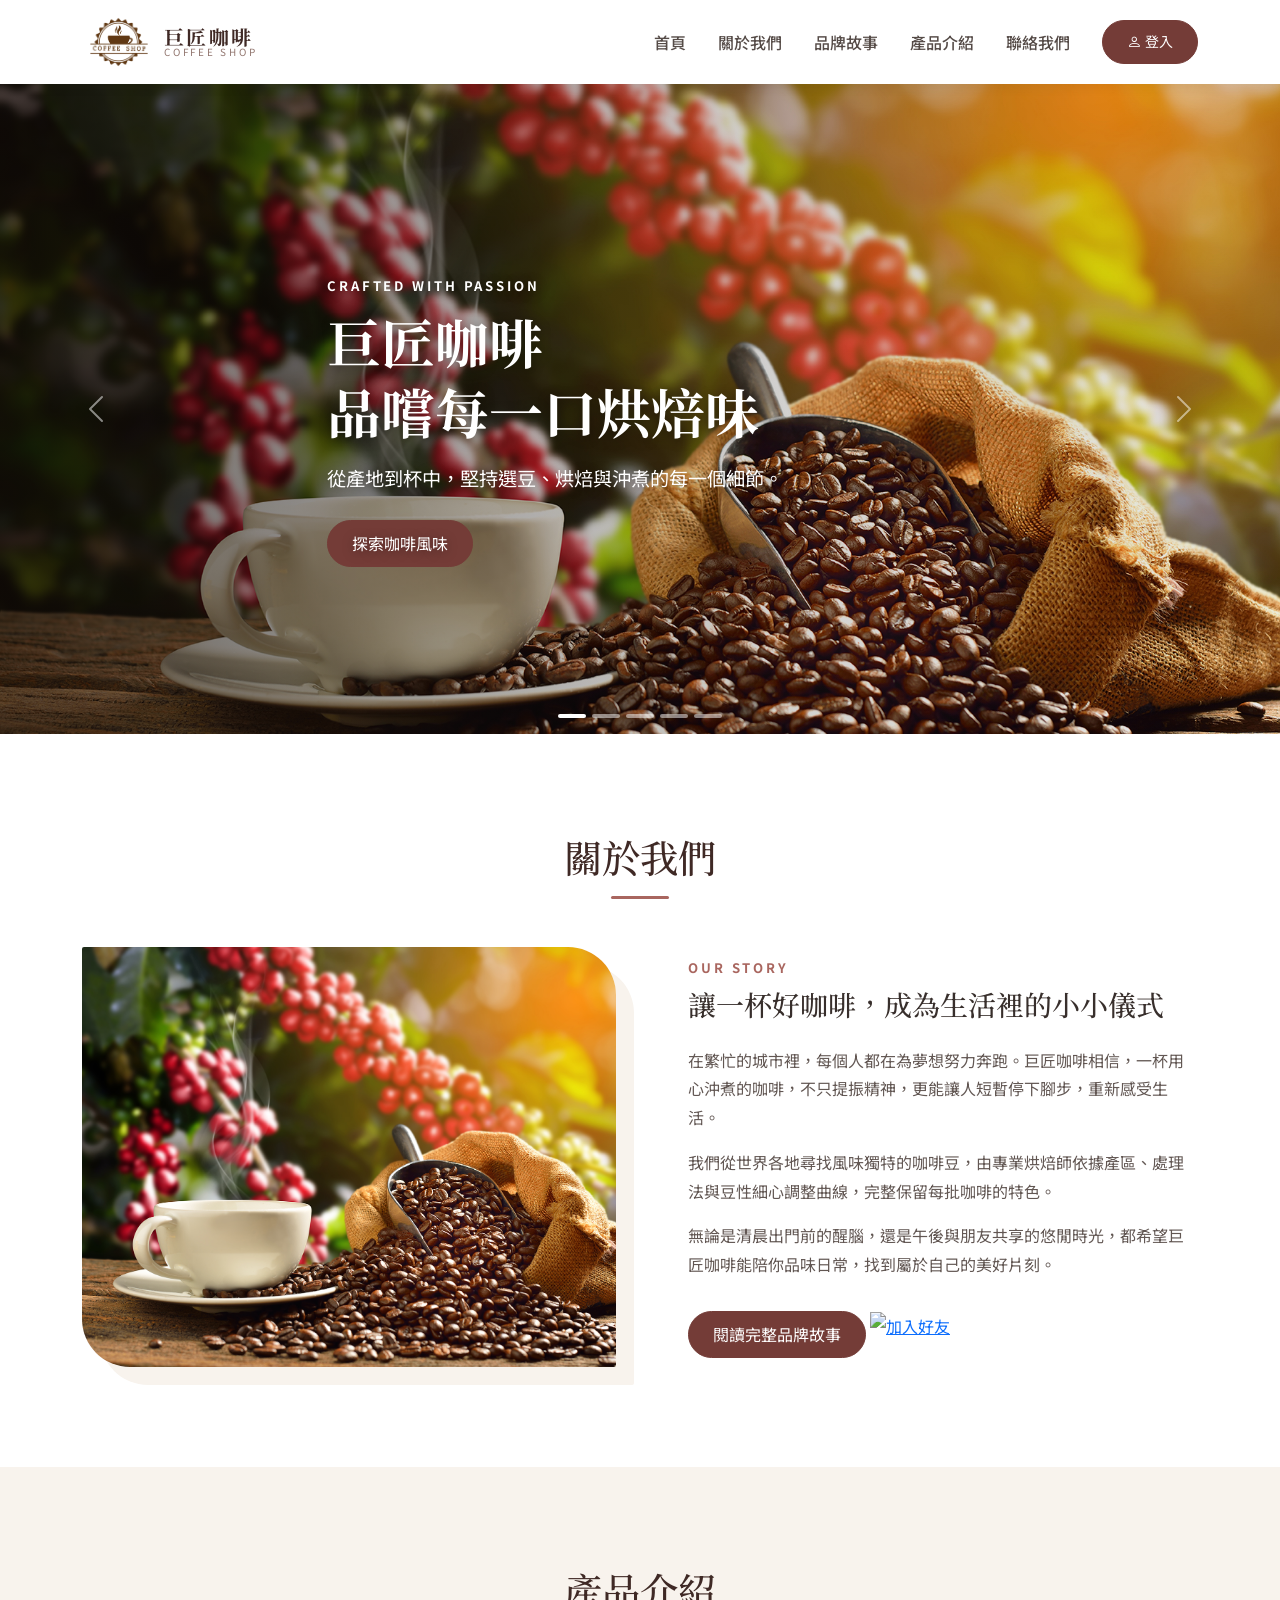
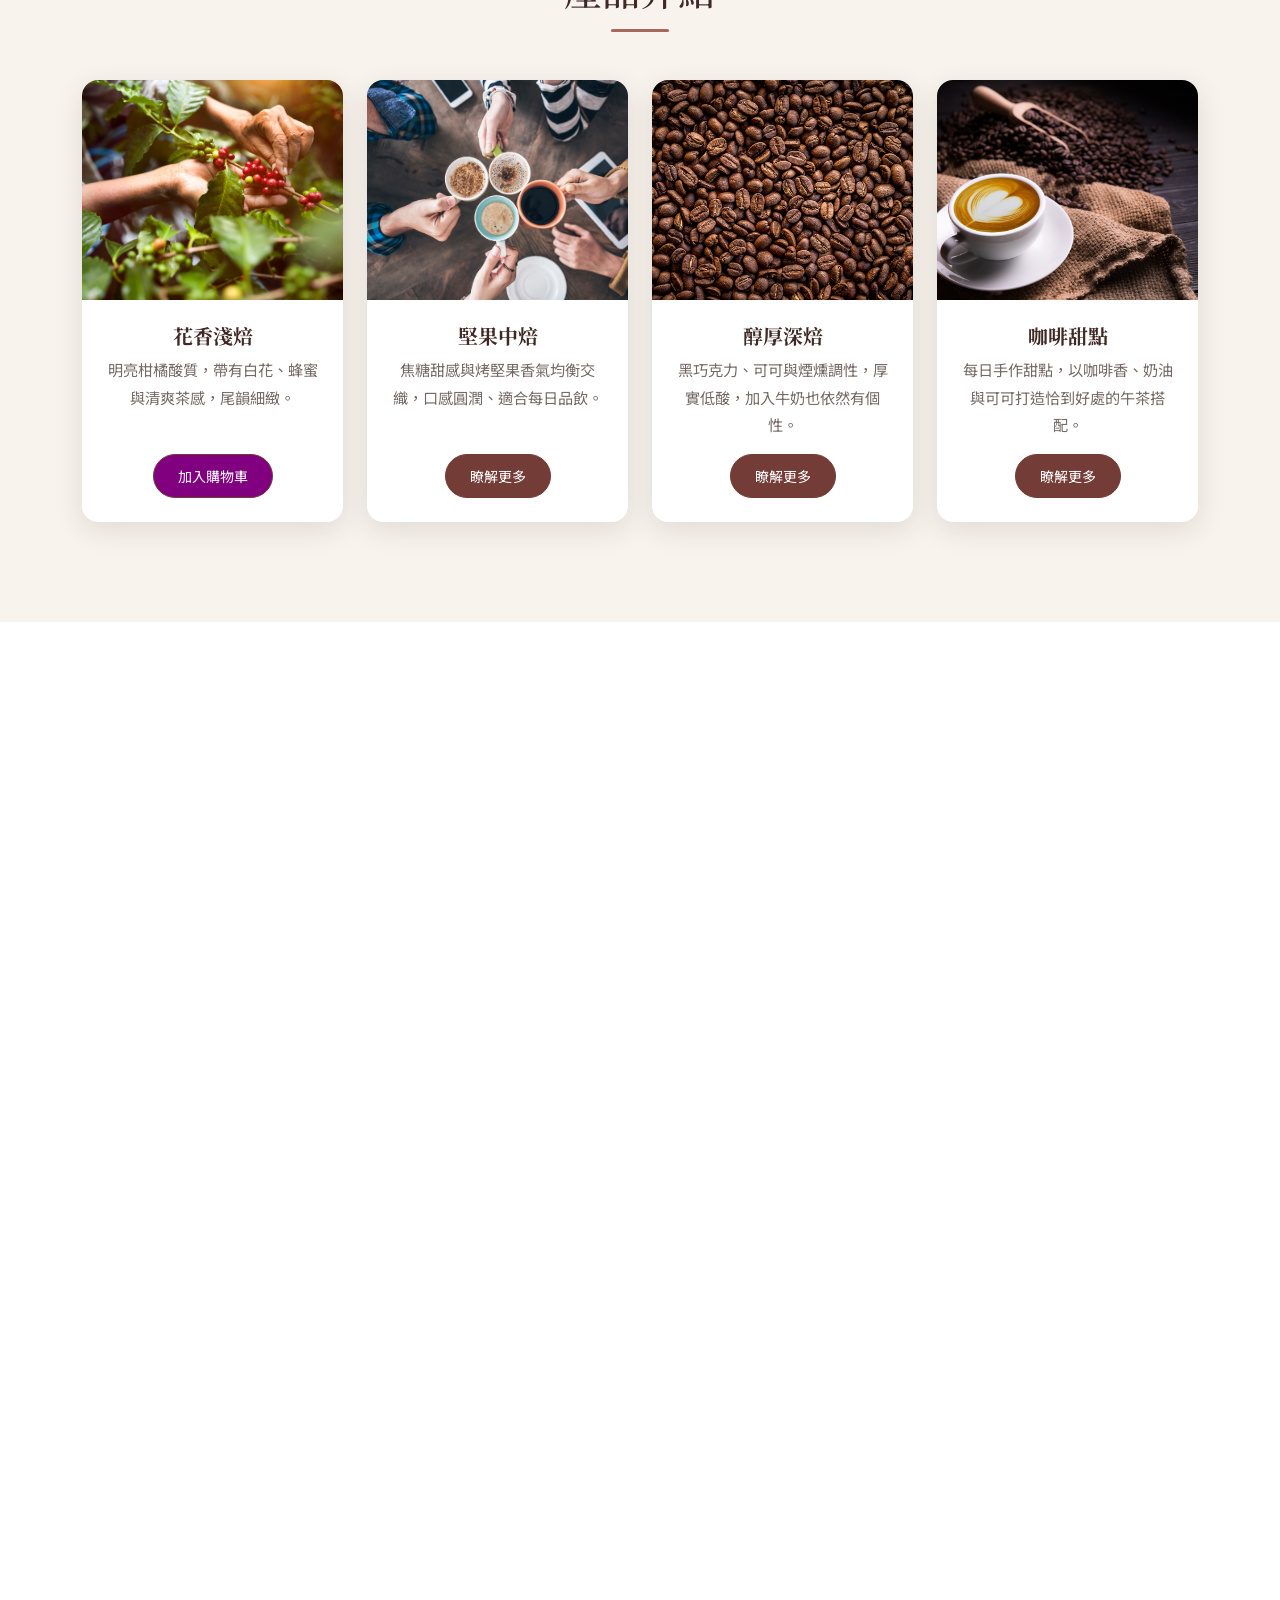
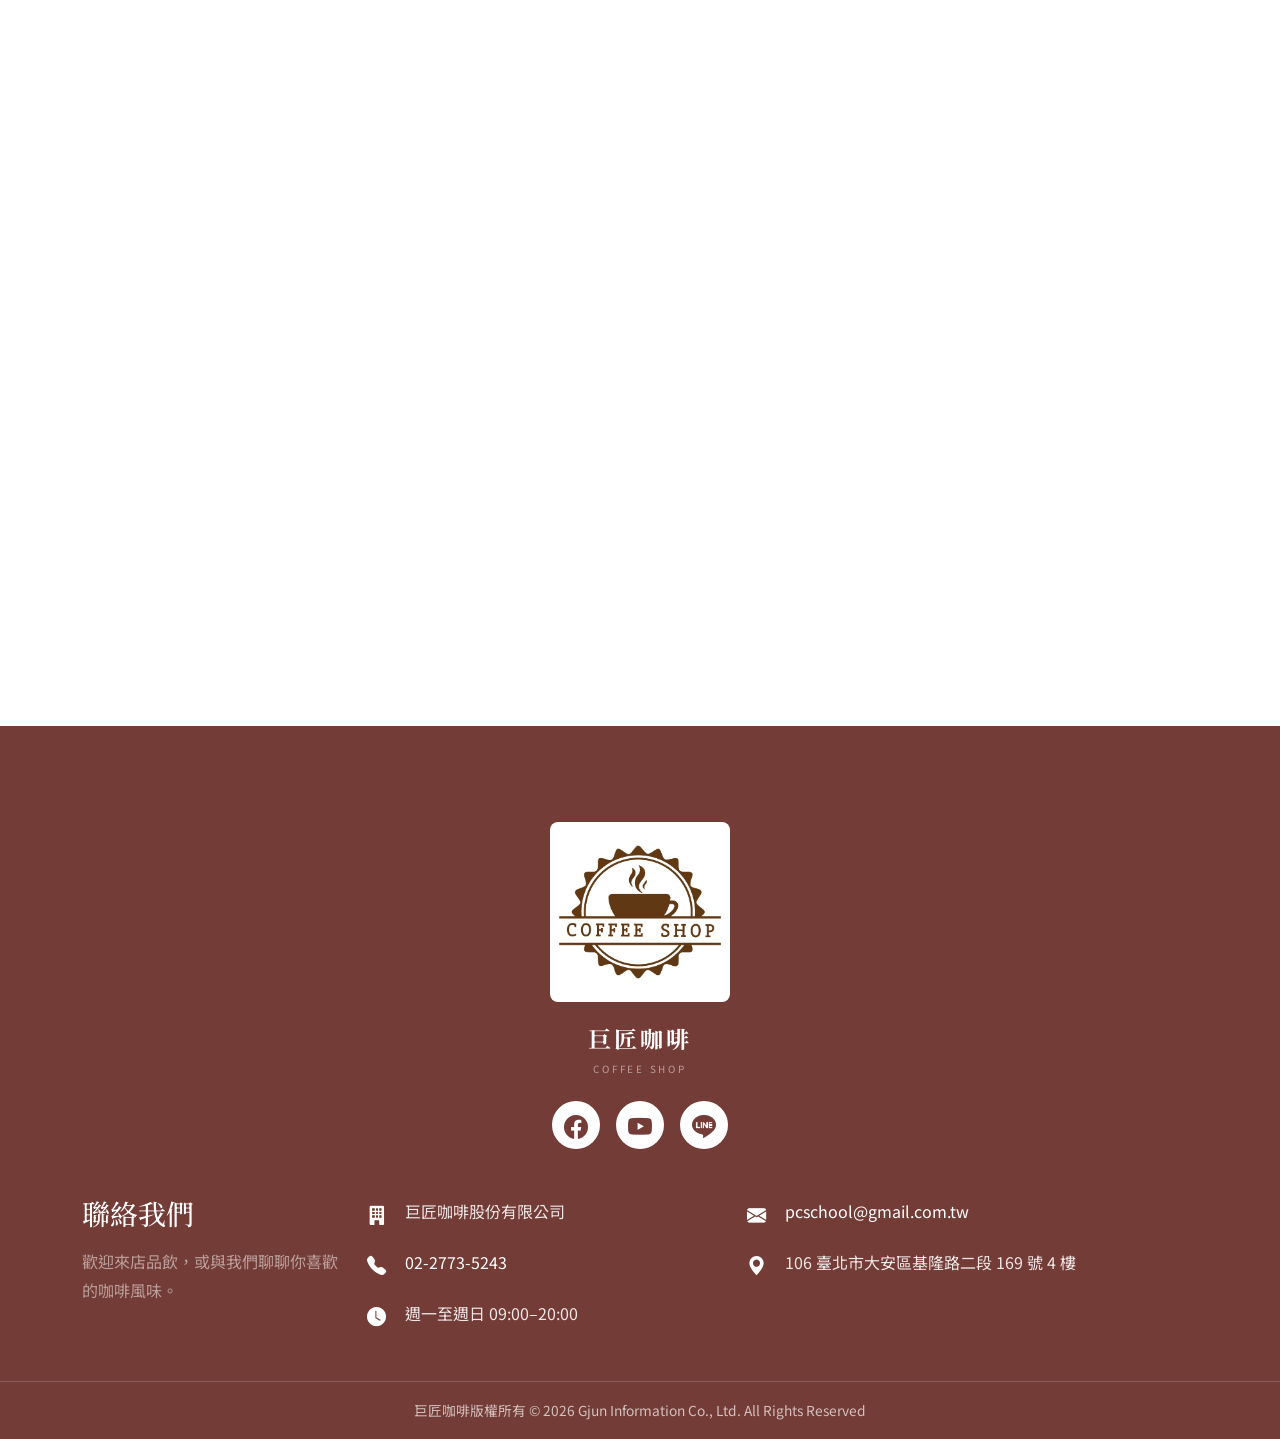
==== index.html @ 98502c57 "新增 LINE、Facebook 與表單嵌入" ====
<!doctype html>
<html lang="zh-Hant">
<head>
  <meta charset="utf-8">
  <meta name="viewport" content="width=device-width, initial-scale=1">
  <meta name="description" content="巨匠咖啡，以專業烘焙工法呈現每一顆咖啡豆最純粹的風味。">
  <title>巨匠咖啡｜品嚐每一口烘焙味</title>

  <link href="css/bootstrap.min.css" rel="stylesheet">
  <link href="https://cdn.jsdelivr.net/npm/bootstrap-icons@1.11.3/font/bootstrap-icons.min.css" rel="stylesheet">
  <link rel="preconnect" href="https://fonts.googleapis.com">
  <link rel="preconnect" href="https://fonts.gstatic.com" crossorigin>
  <link href="https://fonts.googleapis.com/css2?family=Noto+Sans+TC:wght@400;500;600;700&family=Noto+Serif+TC:wght@600;700&display=swap" rel="stylesheet">
  <link href="css/style.css" rel="stylesheet">
  <!-- 以下為Google tag (gtag.js) GA4全域頁面瀏覽追蹤-->
  <script async src="https://www.googletagmanager.com/gtag/js?id=G-7PSSF7LMMW"></script>
  <script>
    window.dataLayer = window.dataLayer || [];
    function gtag(){dataLayer.push(arguments);}
    gtag('js', new Date());

    gtag('config', 'G-7PSSF7LMMW');
  </script>
  <!-- 以下為Google tag (gtag.js) Google Ads全域頁面瀏覽追蹤-->
  <script async src="https://www.googletagmanager.com/gtag/js?id=AW-18338762455"></script>
  <script>
    window.dataLayer = window.dataLayer || [];
    function gtag(){dataLayer.push(arguments);}
    gtag('js', new Date());

    gtag('config', 'AW-18338762455');
  </script>
</head>

<body id="top">
  <nav class="navbar navbar-expand-lg sticky-top" aria-label="主要導覽">
    <div class="container">
      <a class="navbar-brand d-flex align-items-center gap-2" href="#top" aria-label="巨匠咖啡首頁">
        <img class="brand-logo" src="images/logo.png" alt="Coffee Shop 品牌標誌">
        <span>
          <span class="brand-name d-block">巨匠咖啡</span>
          <span class="brand-subtitle d-block">COFFEE SHOP</span>
        </span>
      </a>

      <button class="navbar-toggler border-0 shadow-none" type="button" data-bs-toggle="collapse" data-bs-target="#mainNav" aria-controls="mainNav" aria-expanded="false" aria-label="切換導覽選單">
        <span class="navbar-toggler-icon"></span>
      </button>

      <div class="collapse navbar-collapse" id="mainNav">
        <ul class="navbar-nav ms-auto align-items-lg-center">
          <li class="nav-item"><a class="nav-link" href="#top">首頁</a></li>
          <li class="nav-item"><a class="nav-link" href="#about">關於我們</a></li>
          <li class="nav-item"><a class="nav-link" href="about.html">品牌故事</a></li>
          <li class="nav-item"><a class="nav-link" href="#products">產品介紹</a></li>
          <li class="nav-item"><a class="nav-link" href="#contact">聯絡我們</a></li>
          <li class="nav-item ms-lg-3"><a class="btn btn-coffee btn-sm px-4" href="#contact"><i class="bi bi-person me-1"></i>登入</a></li>
        </ul>
      </div>
    </div>
  </nav>

  <header>
    <div id="coffeeCarousel" class="carousel slide carousel-fade" data-bs-ride="carousel">
      <div class="carousel-indicators">
        <button type="button" data-bs-target="#coffeeCarousel" data-bs-slide-to="0" class="active" aria-current="true" aria-label="第 1 張"></button>
        <button type="button" data-bs-target="#coffeeCarousel" data-bs-slide-to="1" aria-label="第 2 張"></button>
        <button type="button" data-bs-target="#coffeeCarousel" data-bs-slide-to="2" aria-label="第 3 張"></button>
        <button type="button" data-bs-target="#coffeeCarousel" data-bs-slide-to="3" aria-label="第 4 張"></button>
        <button type="button" data-bs-target="#coffeeCarousel" data-bs-slide-to="4" aria-label="第 5 張"></button>
      </div>

      <div class="carousel-inner">
        <div class="carousel-item active" data-bs-interval="5000">
          <div class="hero-slide" style="background-image:url('images/img-5.jpeg')">
            <div class="container hero-copy">
              <div class="eyebrow text-white mb-2">CRAFTED WITH PASSION</div>
              <h1>巨匠咖啡<br>品嚐每一口烘焙味</h1>
              <p class="mt-3 mb-4">從產地到杯中，堅持選豆、烘焙與沖煮的每一個細節。</p>
              <a href="#products" class="btn btn-coffee">探索咖啡風味</a>
            </div>
          </div>
        </div>

        <div class="carousel-item" data-bs-interval="5000">
          <div class="hero-slide" style="background-image:url('images/img-3.jpeg')">
            <div class="container hero-copy">
              <div class="eyebrow text-white mb-2">SELECTED ORIGINS</div>
              <h1>嚴選產地<br>封存咖啡豆的香氣</h1>
              <p class="mt-3 mb-4">走訪優質產區，尋找帶有鮮明個性與乾淨尾韻的精品咖啡。</p>
              <a href="#about" class="btn btn-coffee">認識我們</a>
            </div>
          </div>
        </div>

        <div class="carousel-item" data-bs-interval="5000">
          <div class="hero-slide" style="background-image:url('images/img-1.jpeg')">
            <div class="container hero-copy">
              <div class="eyebrow text-white mb-2">ROASTED DAILY</div>
              <h1>每日新鮮烘焙<br>喚醒迷人層次</h1>
              <p class="mt-3 mb-4">依豆性調整火候與時間，帶出甜感、果香與醇厚口感。</p>
              <a href="#products" class="btn btn-coffee">挑選你的咖啡</a>
            </div>
          </div>
        </div>

        <div class="carousel-item" data-bs-interval="5000">
          <div class="hero-slide" style="background-image:url('images/img-2.jpeg')">
            <div class="container hero-copy">
              <div class="eyebrow text-white mb-2">A MOMENT FOR YOU</div>
              <h1>一杯好咖啡<br>留一段時間給自己</h1>
              <p class="mt-3 mb-4">讓香氣慢慢展開，享受日常中值得被珍藏的小片刻。</p>
              <a href="#contact" class="btn btn-coffee">與我們聯絡</a>
            </div>
          </div>
        </div>

        <div class="carousel-item" data-bs-interval="5000">
          <div class="hero-slide" style="background-image:url('images/img-4.jpeg')">
            <div class="container hero-copy">
              <div class="eyebrow text-white mb-2">MASTER THE FLAVOR</div>
              <h1>專業沖煮<br>成就杯中的平衡</h1>
              <p class="mt-3 mb-4">精準掌握水溫、研磨與萃取，讓每一杯都恰到好處。</p>
              <a href="#products" class="btn btn-coffee">了解更多</a>
            </div>
          </div>
        </div>
      </div>

      <button class="carousel-control-prev" type="button" data-bs-target="#coffeeCarousel" data-bs-slide="prev">
        <span class="carousel-control-prev-icon" aria-hidden="true"></span>
        <span class="visually-hidden">上一張</span>
      </button>
      <button class="carousel-control-next" type="button" data-bs-target="#coffeeCarousel" data-bs-slide="next">
        <span class="carousel-control-next-icon" aria-hidden="true"></span>
        <span class="visually-hidden">下一張</span>
      </button>
    </div>
  </header>

  <main>
    <section id="about" class="section-space">
      <div class="container">
        <h2 class="section-title">關於我們</h2>
        <div class="row align-items-center g-5">
          <div class="col-lg-6">
            <img class="about-image" src="images/img-5.jpeg" alt="咖啡杯、咖啡豆與成熟咖啡果實">
          </div>
          <div class="col-lg-6 about-copy ps-lg-5">
            <div class="eyebrow mb-2">OUR STORY</div>
            <h3 class="mb-4">讓一杯好咖啡，成為生活裡的小小儀式</h3>
            <p>在繁忙的城市裡，每個人都在為夢想努力奔跑。巨匠咖啡相信，一杯用心沖煮的咖啡，不只提振精神，更能讓人短暫停下腳步，重新感受生活。</p>
            <p>我們從世界各地尋找風味獨特的咖啡豆，由專業烘焙師依據產區、處理法與豆性細心調整曲線，完整保留每批咖啡的特色。</p>
            <p>無論是清晨出門前的醒腦，還是午後與朋友共享的悠閒時光，都希望巨匠咖啡能陪你品味日常，找到屬於自己的美好片刻。</p>
            <a href="about.html" class="btn btn-coffee mt-3">閱讀完整品牌故事</a>
            <a href="https://lin.ee/8iQamTZ" target="_blank"><img src="https://scdn.line-apps.com/n/line_add_friends/btn/zh-Hant.png" alt="加入好友" height="36" border="0"></a>
          </div>
        </div>
      </div>
    </section>

    <section id="products" class="section-space">
      <div class="container">
        <h2 class="section-title">產品介紹</h2>
        <div class="row g-4">
          <div class="col-sm-6 col-lg-3">
            <article class="card product-card">
              <img src="images/img-3.jpeg" class="card-img-top" alt="採摘成熟咖啡果實">
              <div class="card-body d-flex flex-column text-center p-4">
                <h3 class="card-title h5">花香淺焙</h3>
                <p class="card-text">明亮柑橘酸質，帶有白花、蜂蜜與清爽茶感，尾韻細緻。</p>
                <a href="goal.html" class="btn btn-coffee btn-sm mt-auto align-self-center btnstyle" id="btnstyle">加入購物車</a>
              </div>
            </article>
          </div>

          <div class="col-sm-6 col-lg-3">
            <article class="card product-card">
              <img src="images/img-2.jpeg" class="card-img-top" alt="朋友共享不同風味的咖啡">
              <div class="card-body d-flex flex-column text-center p-4">
                <h3 class="card-title h5">堅果中焙</h3>
                <p class="card-text">焦糖甜感與烤堅果香氣均衡交織，口感圓潤、適合每日品飲。</p>
                <a href="#contact" class="btn btn-coffee btn-sm mt-auto align-self-center">瞭解更多</a>
              </div>
            </article>
          </div>

          <div class="col-sm-6 col-lg-3">
            <article class="card product-card">
              <img src="images/img-1.jpeg" class="card-img-top" alt="醇厚深焙咖啡豆">
              <div class="card-body d-flex flex-column text-center p-4">
                <h3 class="card-title h5">醇厚深焙</h3>
                <p class="card-text">黑巧克力、可可與煙燻調性，厚實低酸，加入牛奶也依然有個性。</p>
                <a href="#contact" class="btn btn-coffee btn-sm mt-auto align-self-center">瞭解更多</a>
              </div>
            </article>
          </div>

          <div class="col-sm-6 col-lg-3">
            <article class="card product-card">
              <img src="images/img-4.jpeg" class="card-img-top" alt="咖啡豆與拉花咖啡">
              <div class="card-body d-flex flex-column text-center p-4">
                <h3 class="card-title h5">咖啡甜點</h3>
                <p class="card-text">每日手作甜點，以咖啡香、奶油與可可打造恰到好處的午茶搭配。</p>
                <a href="#contact" class="btn btn-coffee btn-sm mt-auto align-self-center">瞭解更多</a>
              </div>
            </article>
          </div>
        </div>
      </div><!-- /.container -->
    </section>

    <!--以下為fb貼文及表單嵌入-->
    <section>
        <div class="container">
            <div class="row">
                <div class="col-lg-6 col-md-12">
                  <iframe src="https://www.facebook.com/plugins/post.php?href=https%3A%2F%2Fwww.facebook.com%2Fdrakelin2019%2Fposts%2Fpfbid02N41sjwRKX5fvJznW43MWa2vV8W5rZ17gmk1BrZoq8f32UVrUEkVqv2dPqKjDZnzQl&show_text=true&width=500" width="100%" height="511" style="border:none;overflow:hidden" scrolling="no" frameborder="0" allowfullscreen="true" allow="autoplay; clipboard-write; encrypted-media; picture-in-picture; web-share"></iframe>
                </div>
                <div class="col-lg-6 col-md-12">
                  <iframe src="https://docs.google.com/forms/d/e/1FAIpQLSfHUPlGSOxu432PpD5H4VWQZVScCr_2ALi5BfZqX25yAe1rRg/viewform?embedded=true" width="100%" height="1696" frameborder="0" marginheight="0" marginwidth="0">載入中…</iframe>
                </div>
            </div>
        </div>

    </section>
  </main>

  <footer id="contact" class="pt-5">
    <div class="container py-5">
      <div class="footer-logo text-center mb-5">
        <img class="footer-logo-image" src="images/logo.png" alt="Coffee Shop 品牌標誌">
        <div class="brand-name mt-3">巨匠咖啡</div>
        <div class="brand-subtitle text-white-50">COFFEE SHOP</div>
        <div class="d-flex justify-content-center gap-3 mt-4">
          <a class="social-link" href="https://www.facebook.com/drakelin2019" target="_blank" rel="noopener noreferrer" aria-label="Facebook（另開新視窗）"><i class="bi bi-facebook"></i></a>
          <a class="social-link" href="https://www.youtube.com/@%E9%98%BF%E4%B8%80%E8%80%81%E5%B8%AB%E5%B0%8F%E6%95%99%E5%AE%A4" target="_blank" rel="noopener noreferrer" aria-label="YouTube（另開新視窗）"><i class="bi bi-youtube"></i></a>
          <a class="social-link" href="https://lin.ee/rV9hcdt" target="_blank" rel="noopener noreferrer" aria-label="LINE（另開新視窗）"><i class="bi bi-line"></i></a>
        </div>
      </div>

      <div class="row justify-content-center align-items-start g-4 footer-info">
        <div class="col-lg-3 text-center text-lg-start">
          <h2 class="h3 text-white mb-3">聯絡我們</h2>
          <p class="mb-0 text-white-50">歡迎來店品飲，或與我們聊聊你喜歡的咖啡風味。</p>
        </div>
        <div class="col-md-5 col-lg-4">
          <div class="d-flex mb-3"><i class="bi bi-building-fill me-2"></i><span>巨匠咖啡股份有限公司</span></div>
          <div class="d-flex mb-3"><i class="bi bi-telephone-fill me-2"></i><a class="text-white text-decoration-none" href="tel:0227735243">02-2773-5243</a></div>
          <div class="d-flex"><i class="bi bi-clock-fill me-2"></i><span>週一至週日 09:00–20:00</span></div>
        </div>
        <div class="col-md-5 col-lg-5">
          <div class="d-flex mb-3"><i class="bi bi-envelope-fill me-2"></i><a class="text-white text-decoration-none" href="mailto:pcschool@gmail.com.tw">pcschool@gmail.com.tw</a></div>
          <div class="d-flex"><i class="bi bi-geo-alt-fill me-2"></i><span>106 臺北市大安區基隆路二段 169 號 4 樓</span></div>
        </div>
      </div>
    </div>

    <div class="copyright text-center py-3 px-3">
      巨匠咖啡版權所有 © <span id="currentYear"></span> Gjun Information Co., Ltd. All Rights Reserved
    </div>
  </footer>

  <a id="backToTop" href="#top" aria-label="回到頁面頂端"><i class="bi bi-arrow-up"></i></a>

  <script src="js/bootstrap.bundle.min.js"></script>
  <script>
    const backToTop = document.getElementById("backToTop");
    const mainNav = document.getElementById("mainNav");

    document.getElementById("currentYear").textContent = new Date().getFullYear();

    window.addEventListener("scroll", () => {
      backToTop.classList.toggle("show", window.scrollY > 420);
    });

    document.querySelectorAll("#mainNav .nav-link, #mainNav .btn").forEach((link) => {
      link.addEventListener("click", () => {
        const collapse = bootstrap.Collapse.getInstance(mainNav);
        if (collapse) collapse.hide();
      });
    });
  </script>
  <script src="js/script.js"></script>
</body>
</html>
---- css/style.css ----
:root {
  --coffee: #743c37;
  --coffee-dark: #3f2925;
  --coffee-light: #a9665f;
  --cream: #f8f3ed;
  --ink: #382f2c;
}

html { scroll-behavior: smooth; }

body {
  color: var(--ink);
  font-family: "Noto Sans TC", sans-serif;
  line-height: 1.8;
  background: #fff;
}

h1, h2, h3, .brand-name {
  font-family: "Noto Serif TC", serif;
}

section { scroll-margin-top: 80px; }

.navbar {
  min-height: 82px;
  background: rgba(255, 255, 255, .96);
  box-shadow: 0 2px 12px rgba(41, 27, 22, .08);
  backdrop-filter: blur(8px);
}

.navbar-brand {
  color: var(--coffee-dark);
  line-height: 1.05;
}

.brand-logo {
  width: 74px;
  height: 58px;
  object-fit: contain;
}

.brand-name {
  font-weight: 700;
  letter-spacing: .12em;
}

.brand-subtitle {
  font-size: .62rem;
  letter-spacing: .28em;
  color: #92766f;
}

.nav-link {
  color: #554b47;
  font-weight: 500;
  padding-inline: 1rem !important;
  position: relative;
}

.nav-link::after {
  content: "";
  position: absolute;
  left: 1rem;
  right: 1rem;
  bottom: 3px;
  height: 2px;
  background: var(--coffee);
  transform: scaleX(0);
  transition: transform .25s ease;
}

.nav-link:hover,
.nav-link:focus { color: var(--coffee); }

.nav-link:hover::after,
.nav-link:focus::after { transform: scaleX(1); }

.nav-link.active {
  color: var(--coffee);
  font-weight: 700;
}

.nav-link.active::after { transform: scaleX(1); }

.hero-slide {
  height: clamp(420px, 55vw, 650px);
  background-position: center;
  background-size: cover;
  position: relative;
}

.hero-slide::before {
  content: "";
  position: absolute;
  inset: 0;
  background: linear-gradient(90deg, rgba(20, 13, 8, .68) 0%, rgba(20, 13, 8, .2) 58%, rgba(20, 13, 8, .08) 100%);
}

.hero-copy {
  position: relative;
  z-index: 1;
  max-width: 650px;
  color: #fff;
  padding-top: clamp(110px, 16vw, 190px);
  text-shadow: 0 2px 12px rgba(0, 0, 0, .35);
}

.hero-copy h1 {
  font-size: clamp(2rem, 4.2vw, 4rem);
  font-weight: 700;
  line-height: 1.3;
}

.hero-copy p {
  max-width: 520px;
  font-size: clamp(1rem, 1.5vw, 1.2rem);
}

.carousel-indicators [data-bs-target] {
  width: 28px;
  height: 4px;
  border: 0;
  border-radius: 10px;
}

.btn-coffee {
  --bs-btn-color: #fff;
  --bs-btn-bg: var(--coffee);
  --bs-btn-border-color: var(--coffee);
  --bs-btn-hover-color: #fff;
  --bs-btn-hover-bg: var(--coffee-dark);
  --bs-btn-hover-border-color: var(--coffee-dark);
  padding: .65rem 1.5rem;
  border-radius: 50rem;
}

.section-space { padding: 100px 0; }

.section-title {
  margin-bottom: 3rem;
  text-align: center;
  font-size: clamp(1.8rem, 3vw, 2.6rem);
  color: var(--coffee-dark);
}

.section-title::after {
  content: "";
  display: block;
  width: 58px;
  height: 3px;
  margin: 16px auto 0;
  background: var(--coffee-light);
  border-radius: 99px;
}

.about-image {
  width: 100%;
  min-height: 420px;
  object-fit: cover;
  border-radius: 2px 48px 2px 48px;
  box-shadow: 18px 18px 0 var(--cream);
}

.about-copy p { color: #625753; }

.eyebrow {
  color: var(--coffee-light);
  font-size: .82rem;
  font-weight: 700;
  letter-spacing: .22em;
}

#products { background: var(--cream); }

.product-card {
  height: 100%;
  overflow: hidden;
  border: 0;
  border-radius: 16px;
  box-shadow: 0 8px 28px rgba(61, 39, 33, .12);
  transition: transform .3s ease, box-shadow .3s ease;
}

.product-card:hover {
  transform: translateY(-8px);
  box-shadow: 0 16px 38px rgba(61, 39, 33, .18);
}

.product-card img {
  height: 220px;
  object-fit: cover;
  transition: transform .45s ease;
}

.product-card:hover img { transform: scale(1.05); }

.product-card .card-title {
  color: var(--coffee-dark);
  font-weight: 700;
}

.product-card .card-text {
  color: #756965;
  font-size: .95rem;
}

/* 以下為品牌故事頁 about.html 專用樣式 */

.section-cream { background: var(--cream); }

.section-lead {
  max-width: 640px;
  margin: -2rem auto 3rem;
  text-align: center;
  color: #756965;
}

.value-card {
  padding: 2.5rem 2rem;
  background: #fff;
  border-radius: 16px;
  box-shadow: 0 8px 28px rgba(61, 39, 33, .1);
  transition: transform .3s ease, box-shadow .3s ease;
}

.value-card:hover {
  transform: translateY(-8px);
  box-shadow: 0 16px 38px rgba(61, 39, 33, .18);
}

.value-icon {
  display: grid;
  place-items: center;
  width: 60px;
  height: 60px;
  margin-bottom: 1.5rem;
  color: #fff;
  font-size: 1.6rem;
  background: var(--coffee);
  border-radius: 50%;
}

.value-card h3 {
  margin-bottom: 1rem;
  color: var(--coffee-dark);
  font-weight: 700;
}

.value-card p {
  color: #756965;
  font-size: .95rem;
}

.journey-step {
  margin-bottom: .75rem;
  color: var(--coffee-light);
  font-family: "Noto Serif TC", serif;
  font-size: 3rem;
  font-weight: 700;
  line-height: 1;
}

.stat-card {
  padding: 2.25rem 1rem;
  background: #fff;
  border-radius: 16px;
  box-shadow: 0 8px 28px rgba(61, 39, 33, .1);
}

.stat-number {
  color: var(--coffee);
  font-family: "Noto Serif TC", serif;
  font-size: clamp(2.2rem, 4vw, 3.2rem);
  font-weight: 700;
  line-height: 1.1;
}

.stat-plus { font-size: .6em; }

.stat-label {
  margin-top: .5rem;
  color: #756965;
  font-size: .95rem;
}

.brand-quote {
  max-width: 820px;
  margin: 0 auto;
  padding: 3rem 2rem;
  text-align: center;
}

.brand-quote .bi-quote {
  display: block;
  margin-bottom: .5rem;
  color: var(--coffee-light);
  font-size: 3.5rem;
  line-height: 1;
}

.brand-quote p {
  color: var(--coffee-dark);
  font-family: "Noto Serif TC", serif;
  font-size: clamp(1.15rem, 2vw, 1.6rem);
  font-weight: 600;
  line-height: 1.9;
}

.brand-quote-author {
  margin-top: 1.5rem;
  color: #756965;
  font-size: .95rem;
}

.cta-band {
  background: linear-gradient(rgba(63, 41, 37, .82), rgba(63, 41, 37, .82)), url("../images/img-1.jpeg") center/cover;
}

.cta-band h2 {
  font-size: clamp(1.6rem, 3vw, 2.4rem);
  font-weight: 700;
}

footer {
  color: rgba(255, 255, 255, .88);
  background: var(--coffee);
}

.footer-logo-image {
  width: 180px;
  max-width: 100%;
  padding: 8px;
  background: #fff;
  border-radius: 8px;
}

.footer-logo .brand-name {
  color: #fff;
  font-size: 1.45rem;
}

.social-link {
  width: 48px;
  height: 48px;
  display: inline-grid;
  place-items: center;
  color: var(--coffee);
  background: #fff;
  border-radius: 50%;
  font-size: 1.5rem;
  transition: transform .25s ease, background .25s ease;
}

.social-link:hover {
  color: var(--coffee-dark);
  background: #f5e7e2;
  transform: translateY(-4px);
}

.footer-info i {
  width: 30px;
  color: #fff;
  font-size: 1.2rem;
}

.copyright {
  color: rgba(255, 255, 255, .68);
  border-top: 1px solid rgba(255, 255, 255, .18);
  font-size: .86rem;
}

#backToTop {
  position: fixed;
  right: 24px;
  bottom: 24px;
  z-index: 1030;
  width: 52px;
  height: 52px;
  display: none;
  place-items: center;
  color: #fff;
  background: var(--coffee);
  border: 3px solid #fff;
  border-radius: 50%;
  box-shadow: 0 6px 18px rgba(0, 0, 0, .2);
  font-size: 1.35rem;
}

#backToTop.show { display: grid; }

@media (max-width: 991.98px) {
  .navbar-collapse {
    margin-top: .75rem;
    padding: .75rem 0 1rem;
    border-top: 1px solid #eee4df;
  }

  .nav-link::after { display: none; }
  .section-space { padding: 76px 0; }
  .about-image { min-height: 340px; }
  .section-lead { margin-top: -1.5rem; }
  .value-card { padding: 2rem 1.75rem; }
  .journey-step { font-size: 2.5rem; }
}

@media (max-width: 575.98px) {
  .navbar { min-height: 70px; }
  .brand-logo { width: 62px; height: 48px; }
  .brand-name { font-size: .95rem; }
  .hero-slide { height: 520px; }
  .hero-slide::before { background: rgba(25, 16, 11, .52); }
  .hero-copy { padding-top: 140px; text-align: center; }
  .hero-copy p { margin-inline: auto; }
  .section-space { padding: 64px 0; }
  .section-title { margin-bottom: 2.25rem; }
  .about-image { min-height: 280px; box-shadow: 10px 10px 0 var(--cream); }
  .brand-quote { padding: 2rem .5rem; }
  .stat-card { padding: 1.75rem .75rem; }
  #backToTop { right: 14px; bottom: 14px; width: 46px; height: 46px; }
}
/*以下為加入購物車按鈕css*/
a.btnstyle {
  color:white;
  background-color:purple;
  cursor: wait;
  text-decoration: none;
}
a.btnstyle:hover {
  background-color:#00438a;
}
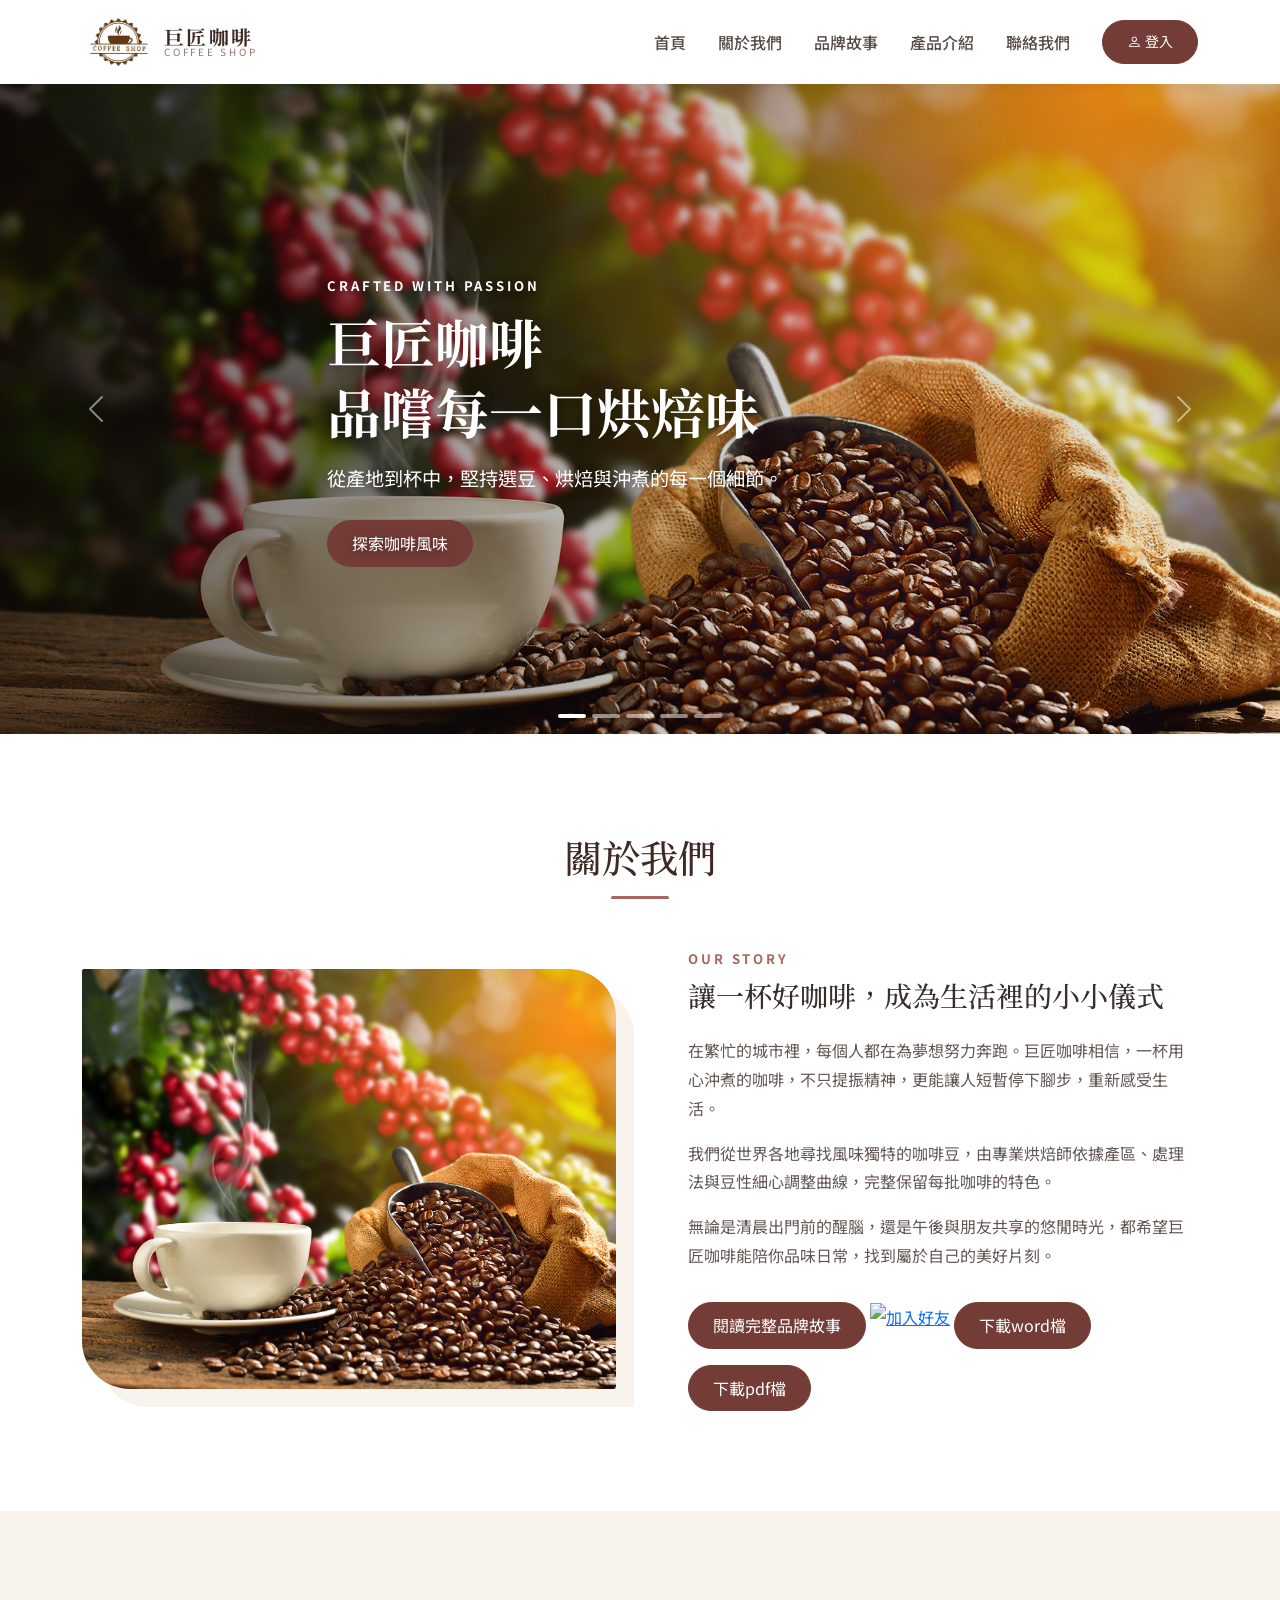
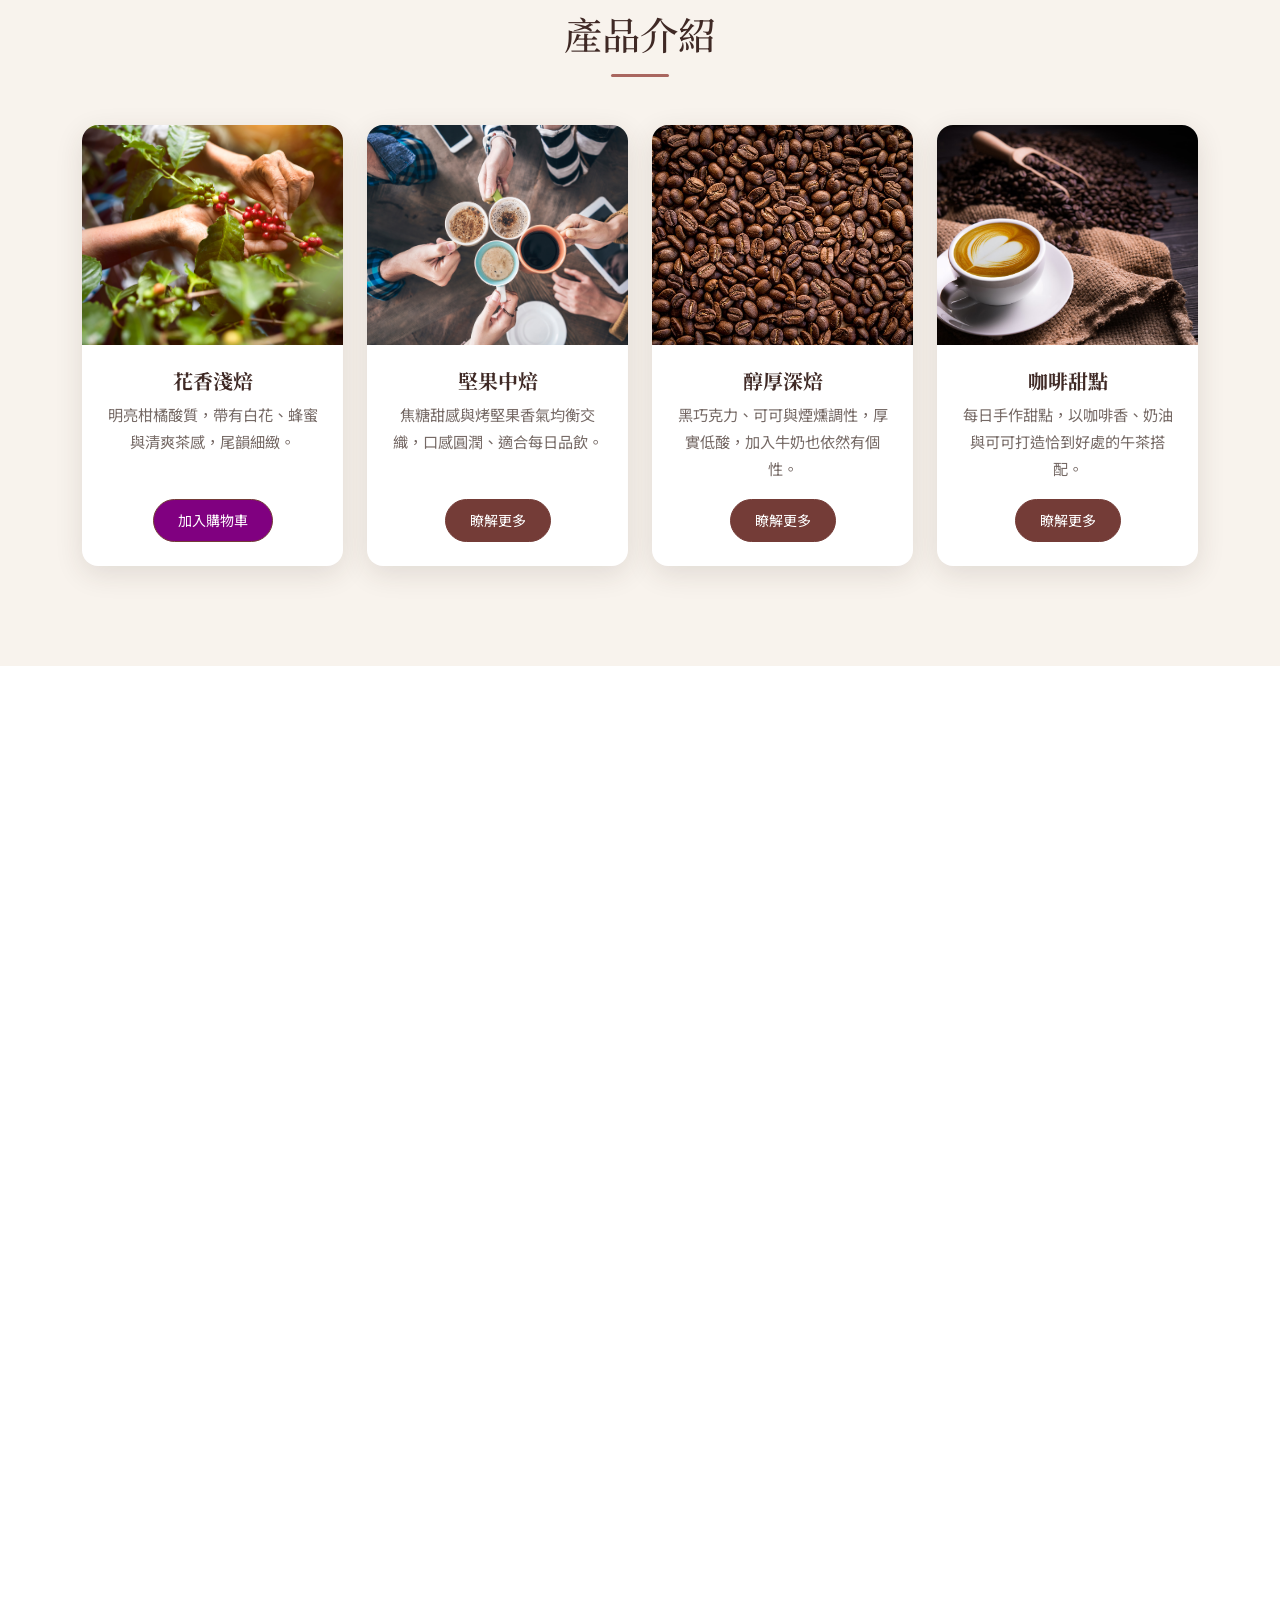
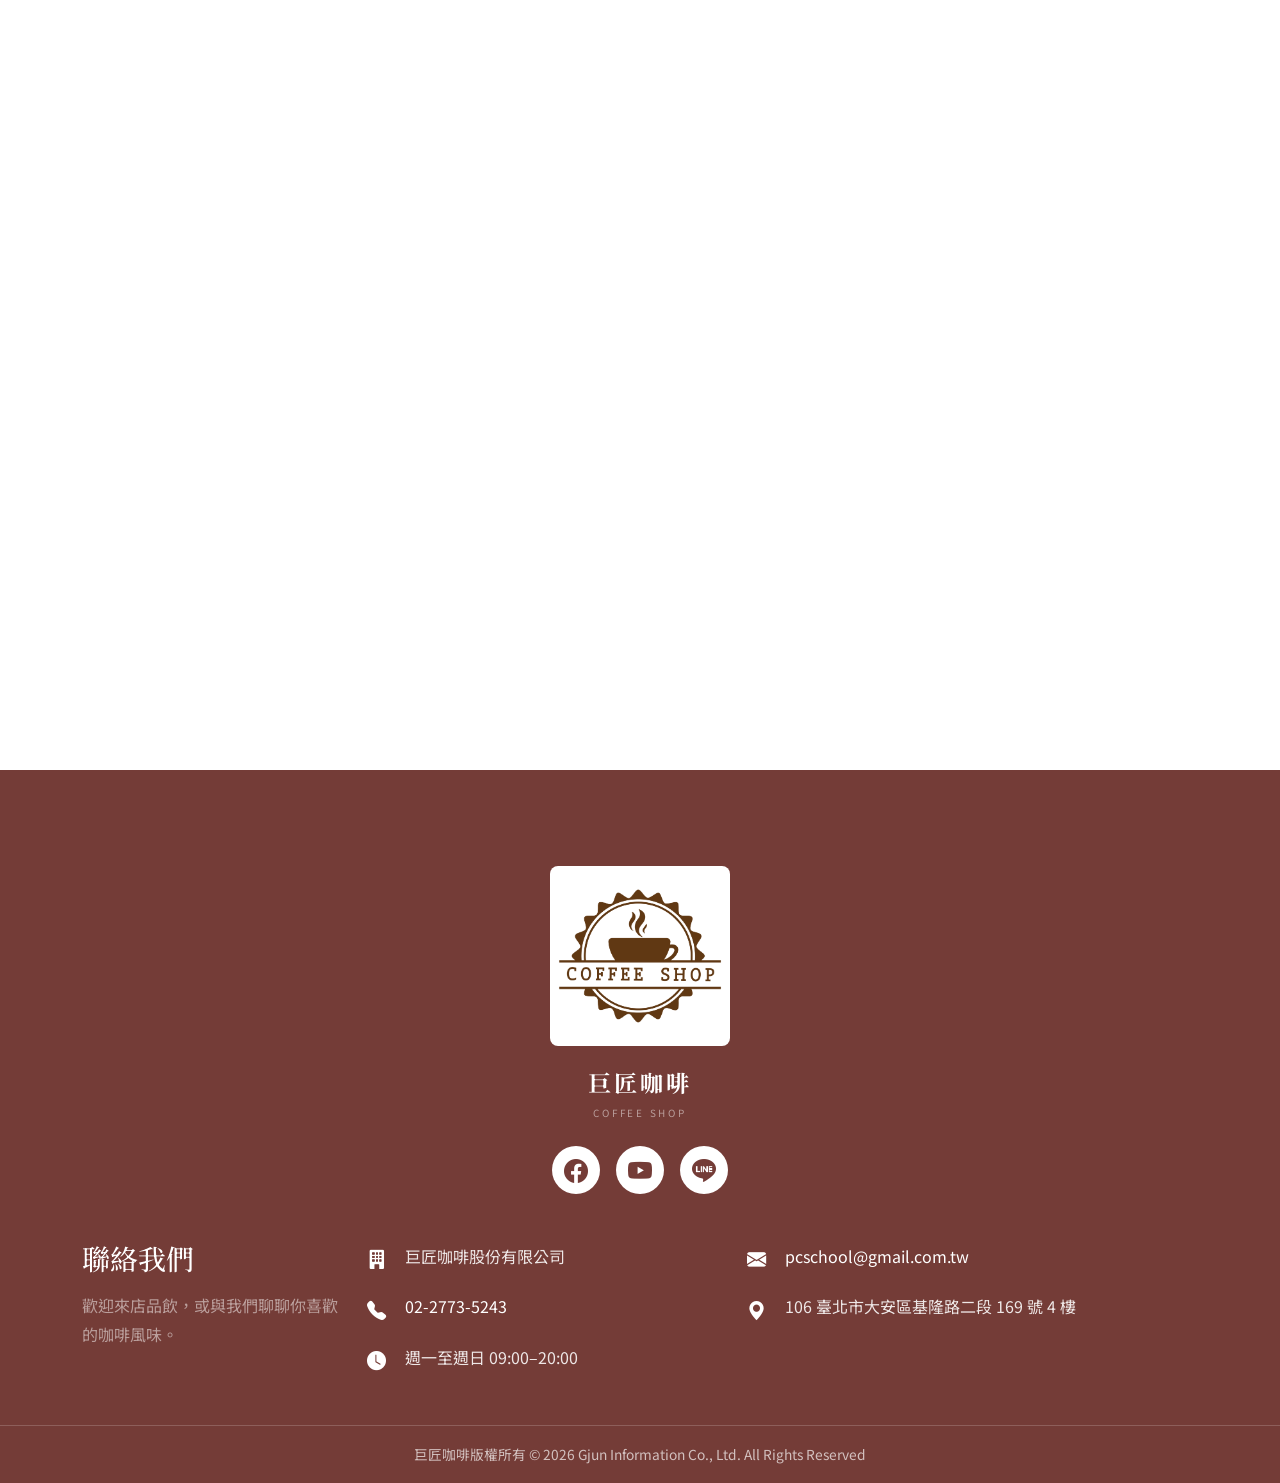
==== commit 85bc20d7: "在首頁增加word及pdf檔案下載" ====
--- a/index.html
+++ b/index.html
@@ -4,7 +4,7 @@
   <meta charset="utf-8">
   <meta name="viewport" content="width=device-width, initial-scale=1">
   <meta name="description" content="巨匠咖啡，以專業烘焙工法呈現每一顆咖啡豆最純粹的風味。">
-  <title>巨匠咖啡｜品嚐每一口烘焙味</title>
+  <title>巨匠咖啡｜品嚐每一口烘焙味，測試</title>
 
   <link href="css/bootstrap.min.css" rel="stylesheet">
   <link href="https://cdn.jsdelivr.net/npm/bootstrap-icons@1.11.3/font/bootstrap-icons.min.css" rel="stylesheet">
@@ -12,27 +12,22 @@
   <link rel="preconnect" href="https://fonts.gstatic.com" crossorigin>
   <link href="https://fonts.googleapis.com/css2?family=Noto+Sans+TC:wght@400;500;600;700&family=Noto+Serif+TC:wght@600;700&display=swap" rel="stylesheet">
   <link href="css/style.css" rel="stylesheet">
-  <!-- 以下為Google tag (gtag.js) GA4全域頁面瀏覽追蹤-->
-  <script async src="https://www.googletagmanager.com/gtag/js?id=G-7PSSF7LMMW"></script>
-  <script>
-    window.dataLayer = window.dataLayer || [];
-    function gtag(){dataLayer.push(arguments);}
-    gtag('js', new Date());
-
-    gtag('config', 'G-7PSSF7LMMW');
-  </script>
-  <!-- 以下為Google tag (gtag.js) Google Ads全域頁面瀏覽追蹤-->
-  <script async src="https://www.googletagmanager.com/gtag/js?id=AW-18338762455"></script>
-  <script>
-    window.dataLayer = window.dataLayer || [];
-    function gtag(){dataLayer.push(arguments);}
-    gtag('js', new Date());
-
-    gtag('config', 'AW-18338762455');
-  </script>
+  <!-- 以下為Google Tag Manager -->
+  <script>(function(w,d,s,l,i){w[l]=w[l]||[];w[l].push({'gtm.start':
+  new Date().getTime(),event:'gtm.js'});var f=d.getElementsByTagName(s)[0],
+  j=d.createElement(s),dl=l!='dataLayer'?'&l='+l:'';j.async=true;j.src=
+  'https://www.googletagmanager.com/gtm.js?id='+i+dl;f.parentNode.insertBefore(j,f);
+  })(window,document,'script','dataLayer','GTM-WX7RKZPX');</script>
+  <!-- End Google Tag Manager -->
+  
+  
 </head>
 
 <body id="top">
+  <!-- 以下為Google Tag Manager (noscript) -->
+  <noscript><iframe src="https://www.googletagmanager.com/ns.html?id=GTM-WX7RKZPX"
+  height="0" width="0" style="display:none;visibility:hidden"></iframe></noscript>
+  <!-- End Google Tag Manager (noscript) -->
   <nav class="navbar navbar-expand-lg sticky-top" aria-label="主要導覽">
     <div class="container">
       <a class="navbar-brand d-flex align-items-center gap-2" href="#top" aria-label="巨匠咖啡首頁">
@@ -154,6 +149,8 @@
             <p>無論是清晨出門前的醒腦，還是午後與朋友共享的悠閒時光，都希望巨匠咖啡能陪你品味日常，找到屬於自己的美好片刻。</p>
             <a href="about.html" class="btn btn-coffee mt-3">閱讀完整品牌故事</a>
             <a href="https://lin.ee/8iQamTZ" target="_blank"><img src="https://scdn.line-apps.com/n/line_add_friends/btn/zh-Hant.png" alt="加入好友" height="36" border="0"></a>
+            <a href="images/測試下載.docx" class="btn btn-coffee mt-3" target="_blank">下載word檔</a>
+            <a href="images/測試下載.pdf" class="btn btn-coffee mt-3" target="_blank">下載pdf檔</a>
           </div>
         </div>
       </div>
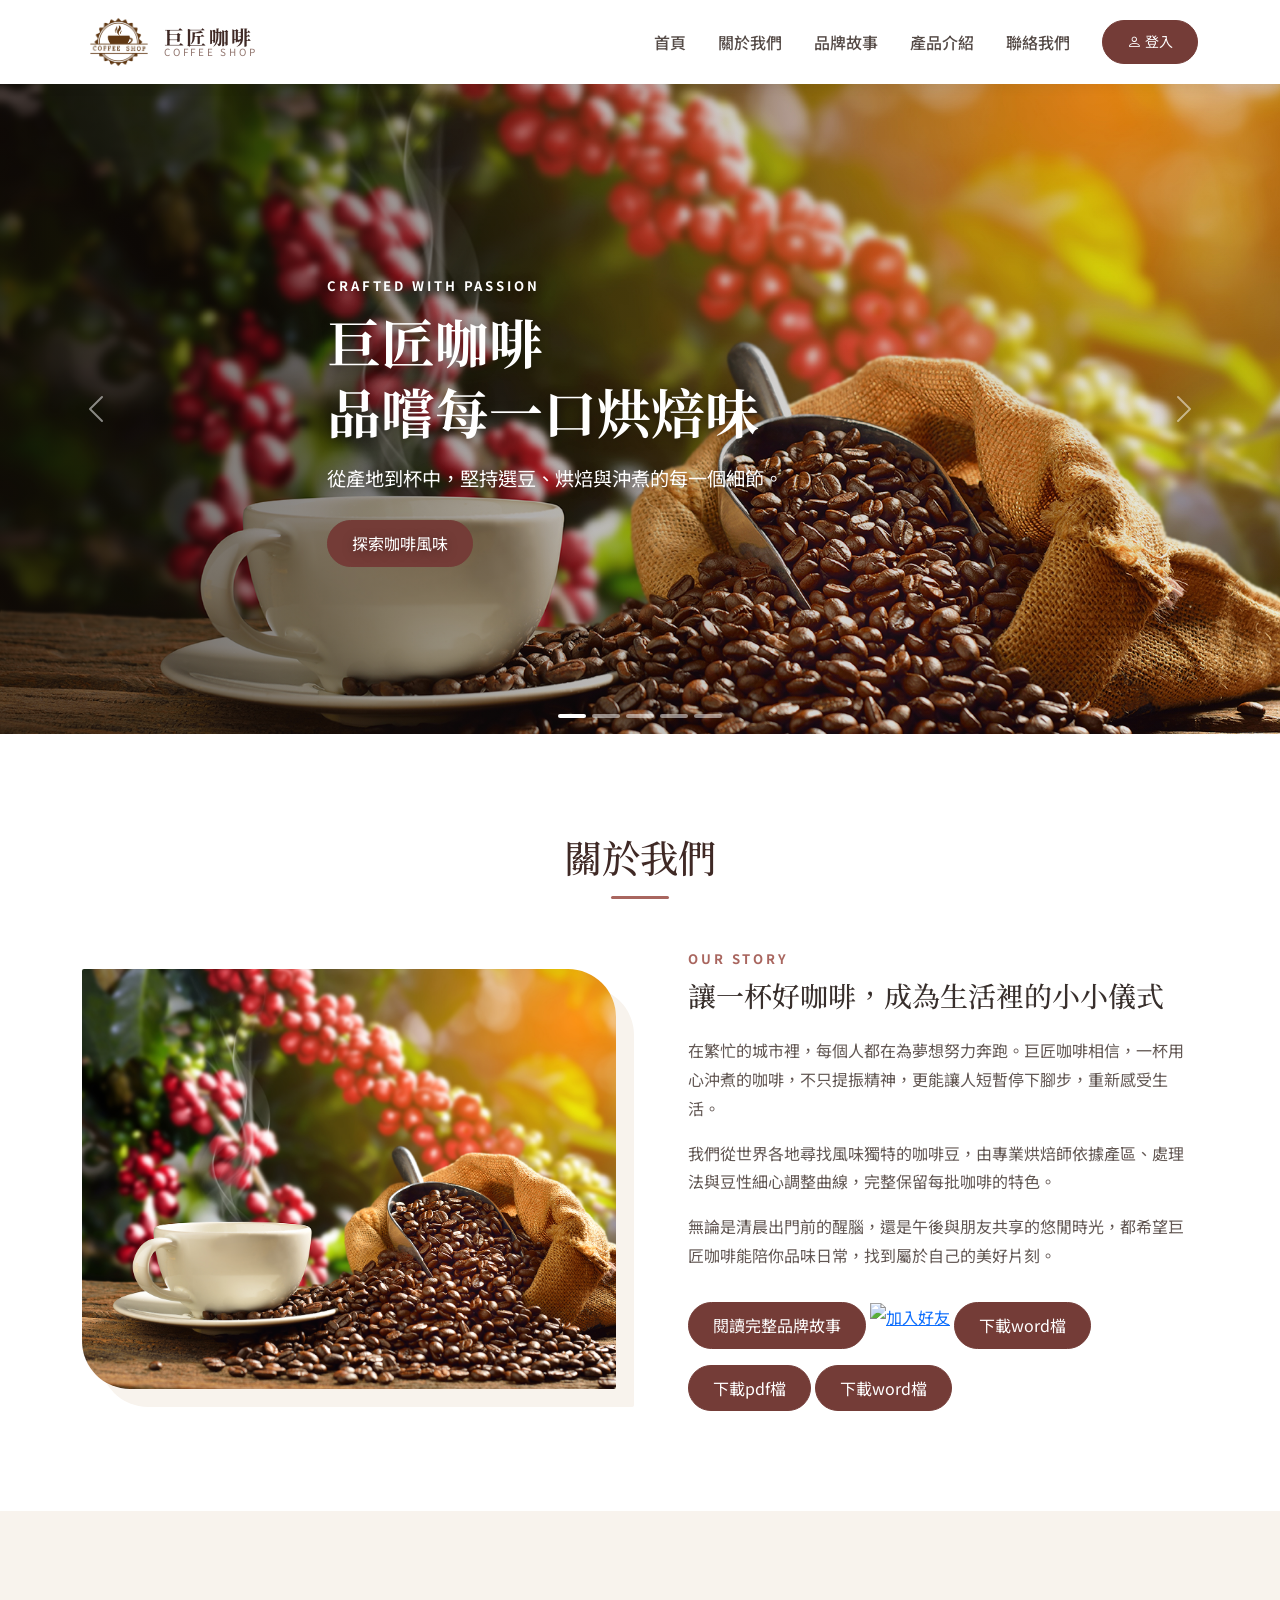
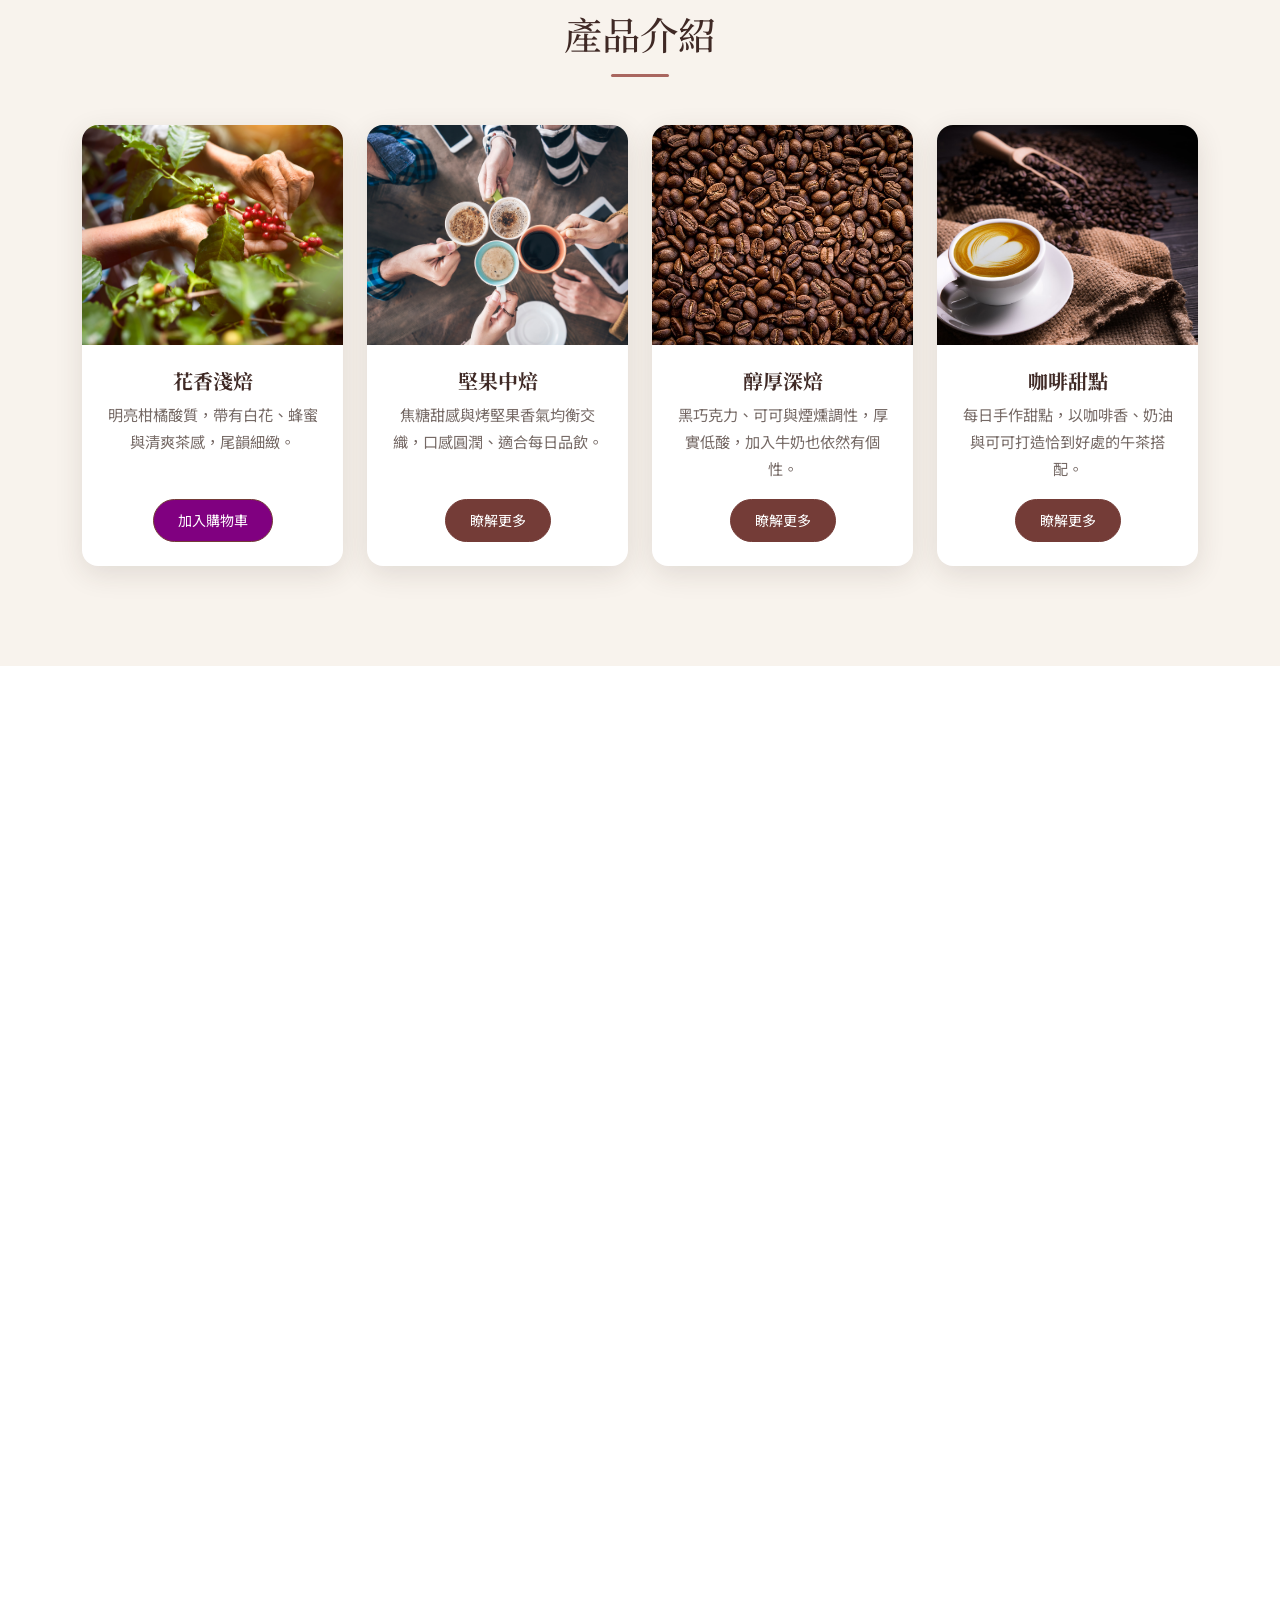
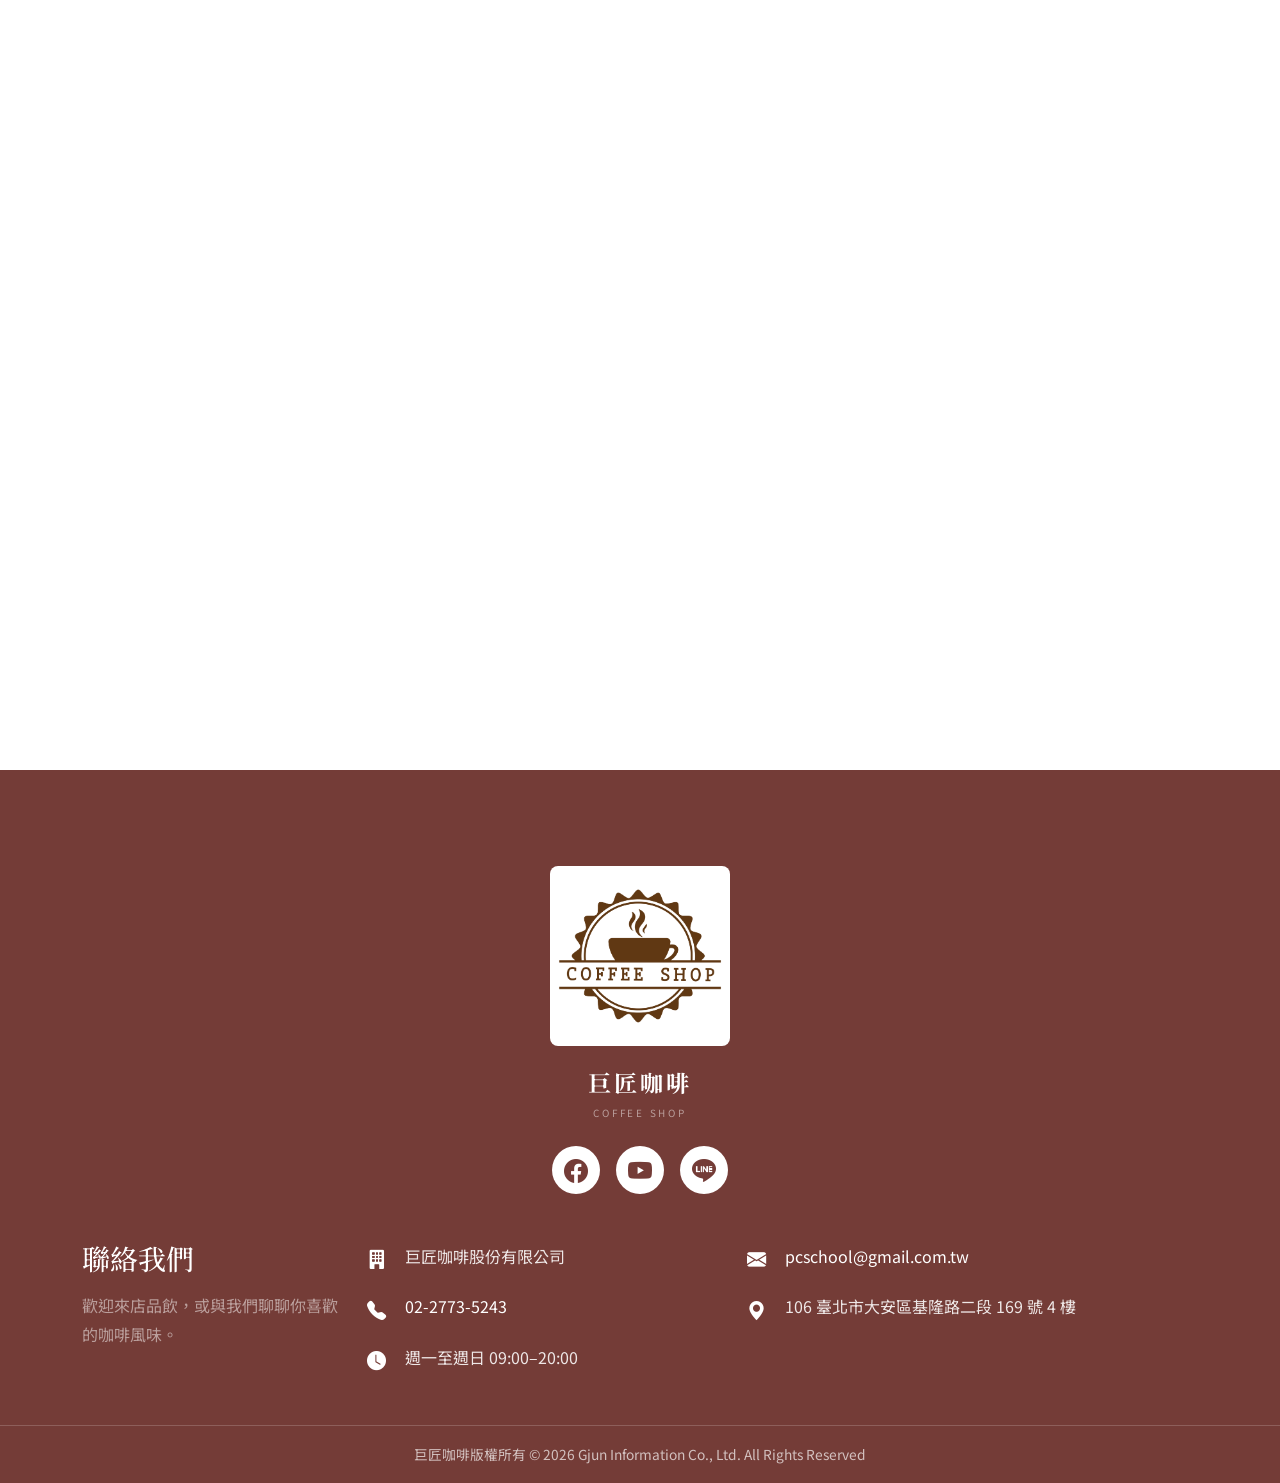
==== commit 5a093801: "增加英文word檔下載" ====
--- a/index.html
+++ b/index.html
@@ -151,6 +151,7 @@
             <a href="https://lin.ee/8iQamTZ" target="_blank"><img src="https://scdn.line-apps.com/n/line_add_friends/btn/zh-Hant.png" alt="加入好友" height="36" border="0"></a>
             <a href="images/測試下載.docx" class="btn btn-coffee mt-3" target="_blank">下載word檔</a>
             <a href="images/測試下載.pdf" class="btn btn-coffee mt-3" target="_blank">下載pdf檔</a>
+            <a href="images/testword.docx" class="btn btn-coffee mt-3" target="_blank">下載word檔</a>
           </div>
         </div>
       </div>
